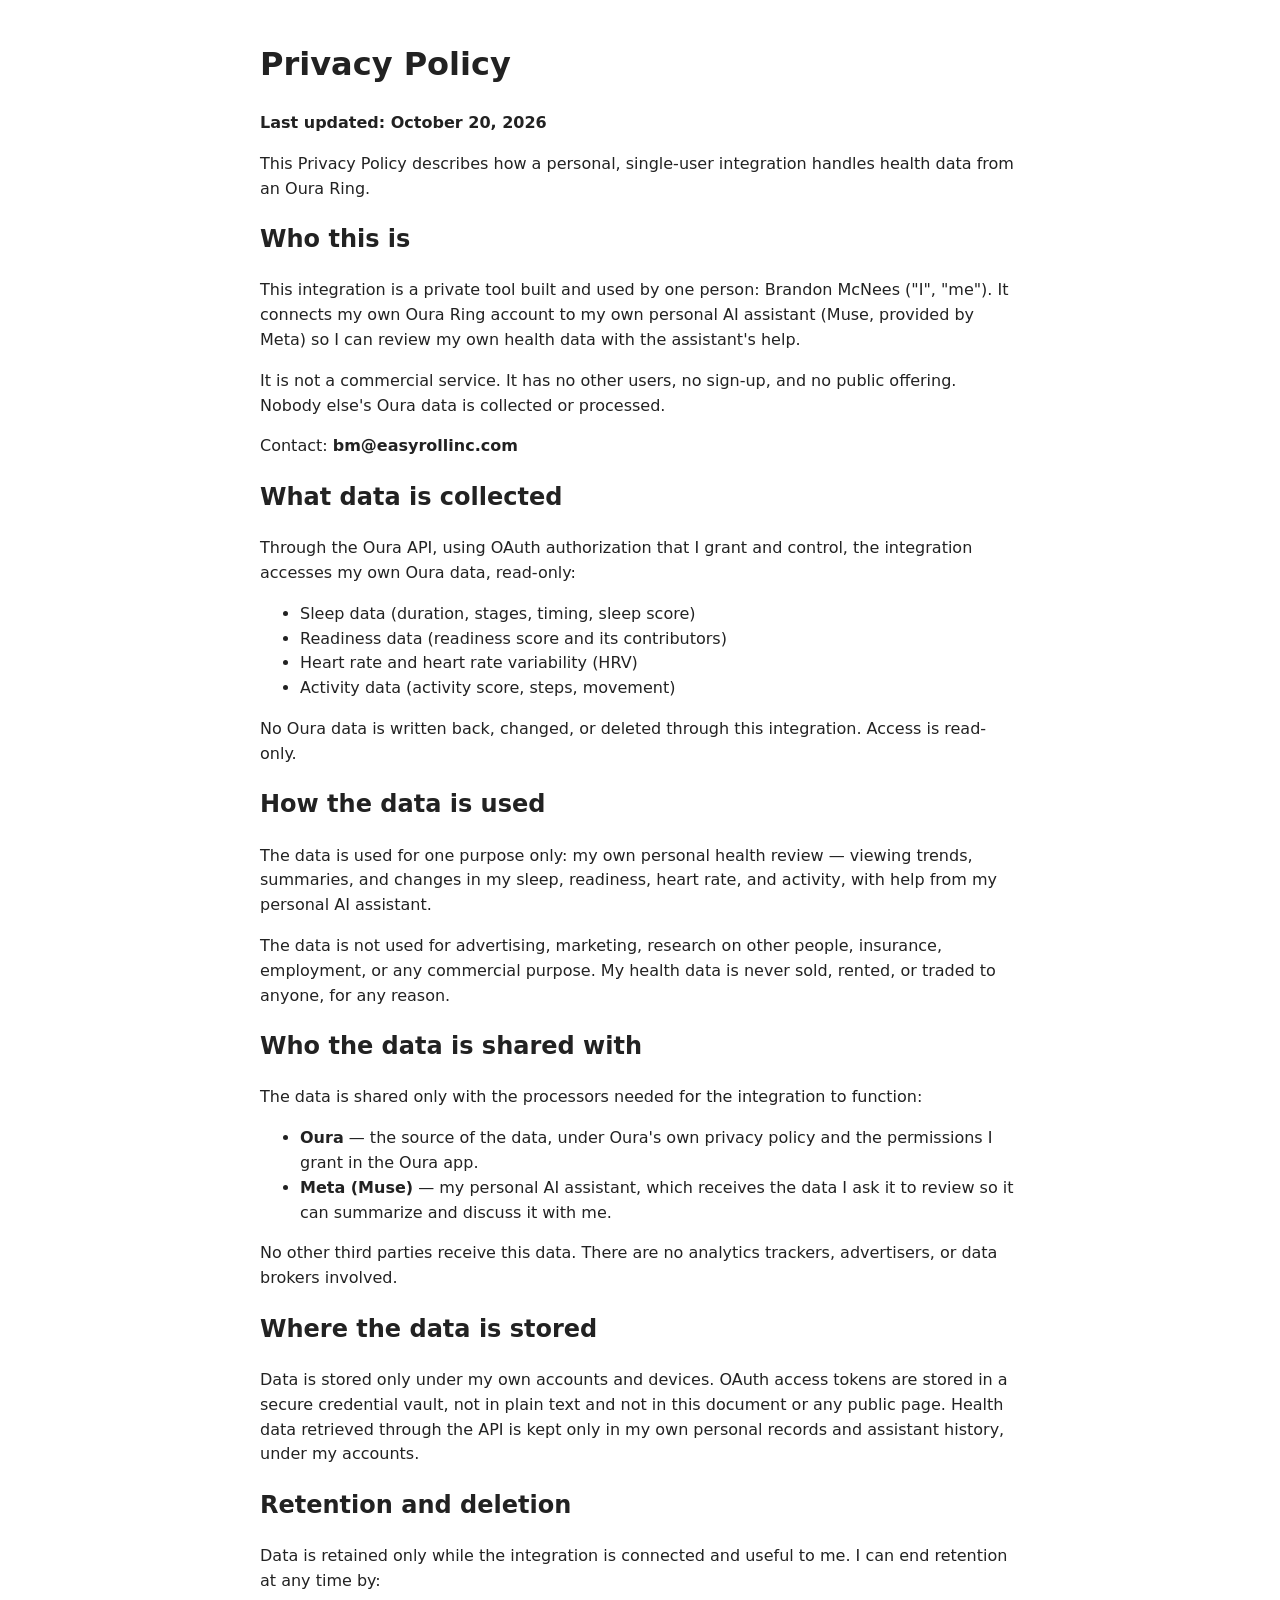
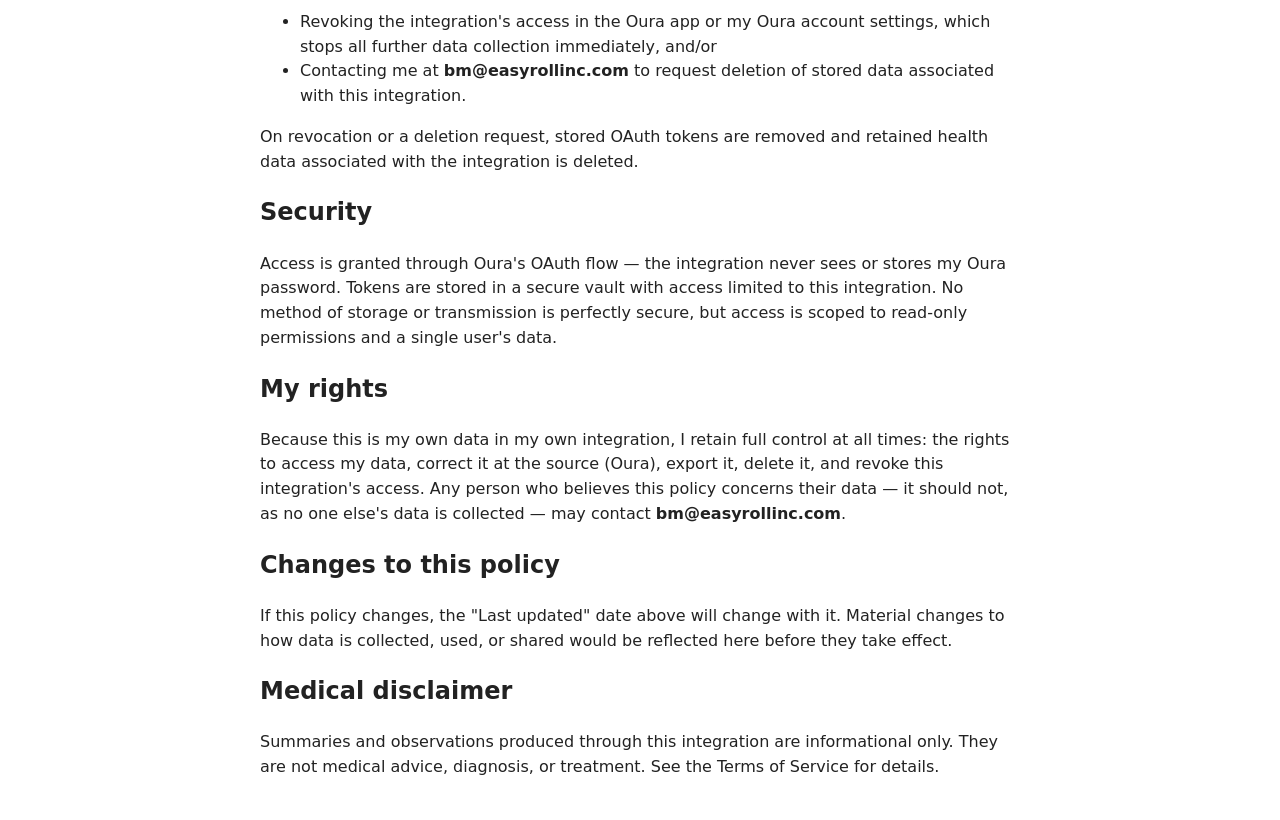
==== privacy-policy.html @ 8c748ec4 "Add Oura privacy policy and terms pages" ====
<!doctype html><html lang="en"><head><meta charset="utf-8"><meta name="viewport" content="width=device-width,initial-scale=1"><title>Privacy Policy</title><style>body{font-family:system-ui,sans-serif;max-width:760px;margin:40px auto;padding:0 16px;line-height:1.55;color:#222}</style></head><body>
<h1>Privacy Policy</h1>
<p><strong>Last updated: October 20, 2026</strong></p>
<p>This Privacy Policy describes how a personal, single-user integration handles health data from an Oura Ring.</p>
<h2>Who this is</h2>
<p>This integration is a private tool built and used by one person: Brandon McNees ("I", "me"). It connects my own Oura Ring account to my own personal AI assistant (Muse, provided by Meta) so I can review my own health data with the assistant's help.</p>
<p>It is not a commercial service. It has no other users, no sign-up, and no public offering. Nobody else's Oura data is collected or processed.</p>
<p>Contact: <strong>bm@easyrollinc.com</strong></p>
<h2>What data is collected</h2>
<p>Through the Oura API, using OAuth authorization that I grant and control, the integration accesses my own Oura data, read-only:</p>
<ul><li>Sleep data (duration, stages, timing, sleep score)</li><li>Readiness data (readiness score and its contributors)</li><li>Heart rate and heart rate variability (HRV)</li><li>Activity data (activity score, steps, movement)</li></ul>
<p>No Oura data is written back, changed, or deleted through this integration. Access is read-only.</p>
<h2>How the data is used</h2>
<p>The data is used for one purpose only: my own personal health review — viewing trends, summaries, and changes in my sleep, readiness, heart rate, and activity, with help from my personal AI assistant.</p>
<p>The data is not used for advertising, marketing, research on other people, insurance, employment, or any commercial purpose. My health data is never sold, rented, or traded to anyone, for any reason.</p>
<h2>Who the data is shared with</h2>
<p>The data is shared only with the processors needed for the integration to function:</p>
<ul><li><strong>Oura</strong> — the source of the data, under Oura's own privacy policy and the permissions I grant in the Oura app.</li><li><strong>Meta (Muse)</strong> — my personal AI assistant, which receives the data I ask it to review so it can summarize and discuss it with me.</li></ul>
<p>No other third parties receive this data. There are no analytics trackers, advertisers, or data brokers involved.</p>
<h2>Where the data is stored</h2>
<p>Data is stored only under my own accounts and devices. OAuth access tokens are stored in a secure credential vault, not in plain text and not in this document or any public page. Health data retrieved through the API is kept only in my own personal records and assistant history, under my accounts.</p>
<h2>Retention and deletion</h2>
<p>Data is retained only while the integration is connected and useful to me. I can end retention at any time by:</p>
<ul><li>Revoking the integration's access in the Oura app or my Oura account settings, which stops all further data collection immediately, and/or</li><li>Contacting me at <strong>bm@easyrollinc.com</strong> to request deletion of stored data associated with this integration.</li></ul>
<p>On revocation or a deletion request, stored OAuth tokens are removed and retained health data associated with the integration is deleted.</p>
<h2>Security</h2>
<p>Access is granted through Oura's OAuth flow — the integration never sees or stores my Oura password. Tokens are stored in a secure vault with access limited to this integration. No method of storage or transmission is perfectly secure, but access is scoped to read-only permissions and a single user's data.</p>
<h2>My rights</h2>
<p>Because this is my own data in my own integration, I retain full control at all times: the rights to access my data, correct it at the source (Oura), export it, delete it, and revoke this integration's access. Any person who believes this policy concerns their data — it should not, as no one else's data is collected — may contact <strong>bm@easyrollinc.com</strong>.</p>
<h2>Changes to this policy</h2>
<p>If this policy changes, the "Last updated" date above will change with it. Material changes to how data is collected, used, or shared would be reflected here before they take effect.</p>
<h2>Medical disclaimer</h2>
<p>Summaries and observations produced through this integration are informational only. They are not medical advice, diagnosis, or treatment. See the Terms of Service for details.</p>
</body></html>
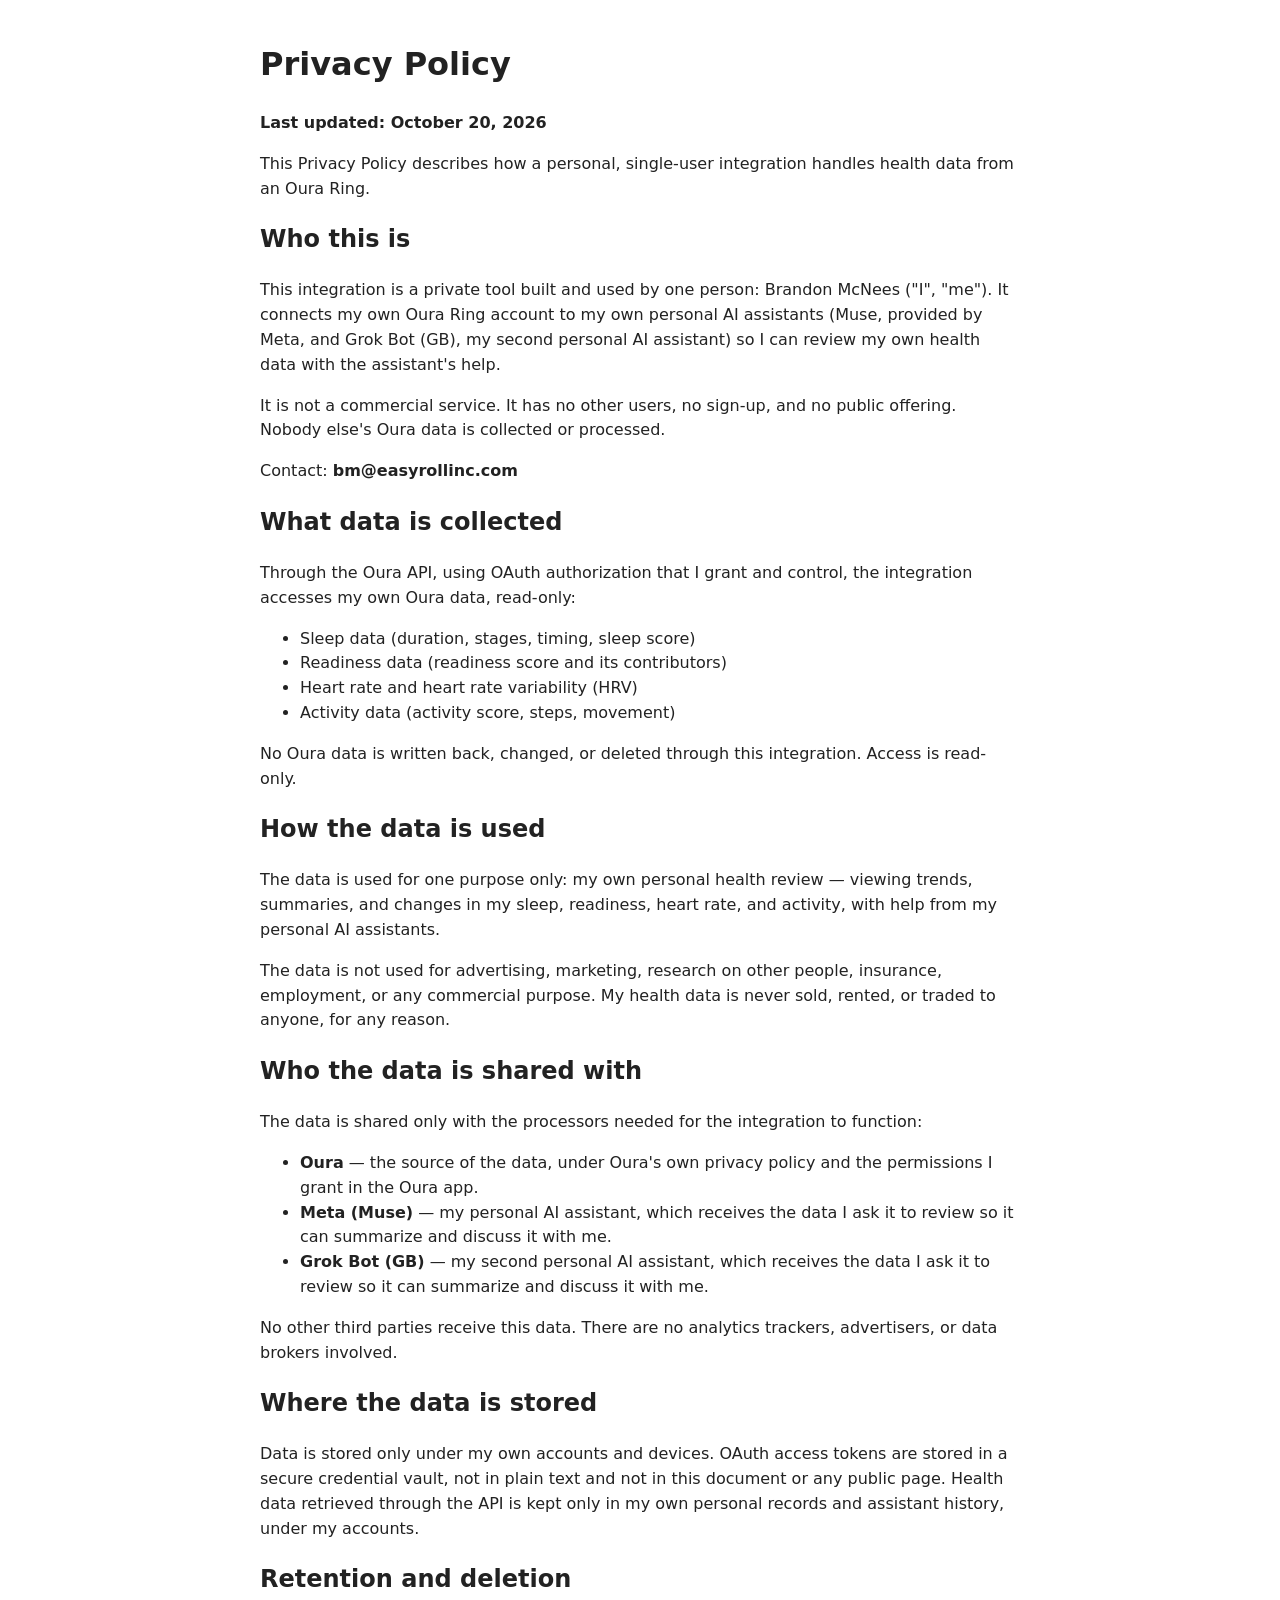
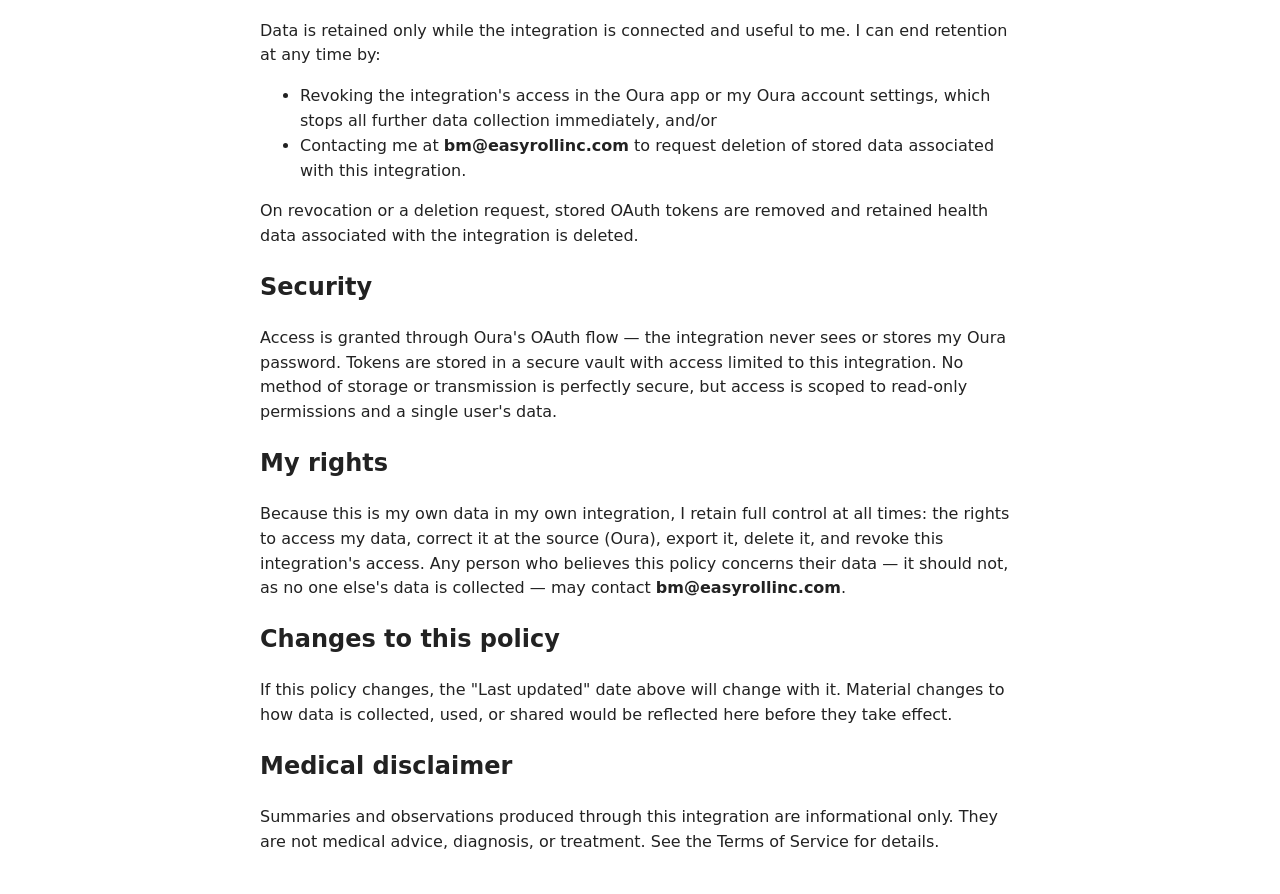
==== commit 126d1ced: "Add Grok Bot to Oura pages" ====
--- a/privacy-policy.html
+++ b/privacy-policy.html
@@ -3,7 +3,7 @@
 <p><strong>Last updated: October 20, 2026</strong></p>
 <p>This Privacy Policy describes how a personal, single-user integration handles health data from an Oura Ring.</p>
 <h2>Who this is</h2>
-<p>This integration is a private tool built and used by one person: Brandon McNees ("I", "me"). It connects my own Oura Ring account to my own personal AI assistant (Muse, provided by Meta) so I can review my own health data with the assistant's help.</p>
+<p>This integration is a private tool built and used by one person: Brandon McNees ("I", "me"). It connects my own Oura Ring account to my own personal AI assistants (Muse, provided by Meta, and Grok Bot (GB), my second personal AI assistant) so I can review my own health data with the assistant's help.</p>
 <p>It is not a commercial service. It has no other users, no sign-up, and no public offering. Nobody else's Oura data is collected or processed.</p>
 <p>Contact: <strong>bm@easyrollinc.com</strong></p>
 <h2>What data is collected</h2>
@@ -11,11 +11,11 @@
 <ul><li>Sleep data (duration, stages, timing, sleep score)</li><li>Readiness data (readiness score and its contributors)</li><li>Heart rate and heart rate variability (HRV)</li><li>Activity data (activity score, steps, movement)</li></ul>
 <p>No Oura data is written back, changed, or deleted through this integration. Access is read-only.</p>
 <h2>How the data is used</h2>
-<p>The data is used for one purpose only: my own personal health review — viewing trends, summaries, and changes in my sleep, readiness, heart rate, and activity, with help from my personal AI assistant.</p>
+<p>The data is used for one purpose only: my own personal health review — viewing trends, summaries, and changes in my sleep, readiness, heart rate, and activity, with help from my personal AI assistants.</p>
 <p>The data is not used for advertising, marketing, research on other people, insurance, employment, or any commercial purpose. My health data is never sold, rented, or traded to anyone, for any reason.</p>
 <h2>Who the data is shared with</h2>
 <p>The data is shared only with the processors needed for the integration to function:</p>
-<ul><li><strong>Oura</strong> — the source of the data, under Oura's own privacy policy and the permissions I grant in the Oura app.</li><li><strong>Meta (Muse)</strong> — my personal AI assistant, which receives the data I ask it to review so it can summarize and discuss it with me.</li></ul>
+<ul><li><strong>Oura</strong> — the source of the data, under Oura's own privacy policy and the permissions I grant in the Oura app.</li><li><strong>Meta (Muse)</strong> — my personal AI assistant, which receives the data I ask it to review so it can summarize and discuss it with me.</li><li><strong>Grok Bot (GB)</strong> — my second personal AI assistant, which receives the data I ask it to review so it can summarize and discuss it with me.</li></ul>
 <p>No other third parties receive this data. There are no analytics trackers, advertisers, or data brokers involved.</p>
 <h2>Where the data is stored</h2>
 <p>Data is stored only under my own accounts and devices. OAuth access tokens are stored in a secure credential vault, not in plain text and not in this document or any public page. Health data retrieved through the API is kept only in my own personal records and assistant history, under my accounts.</p>
